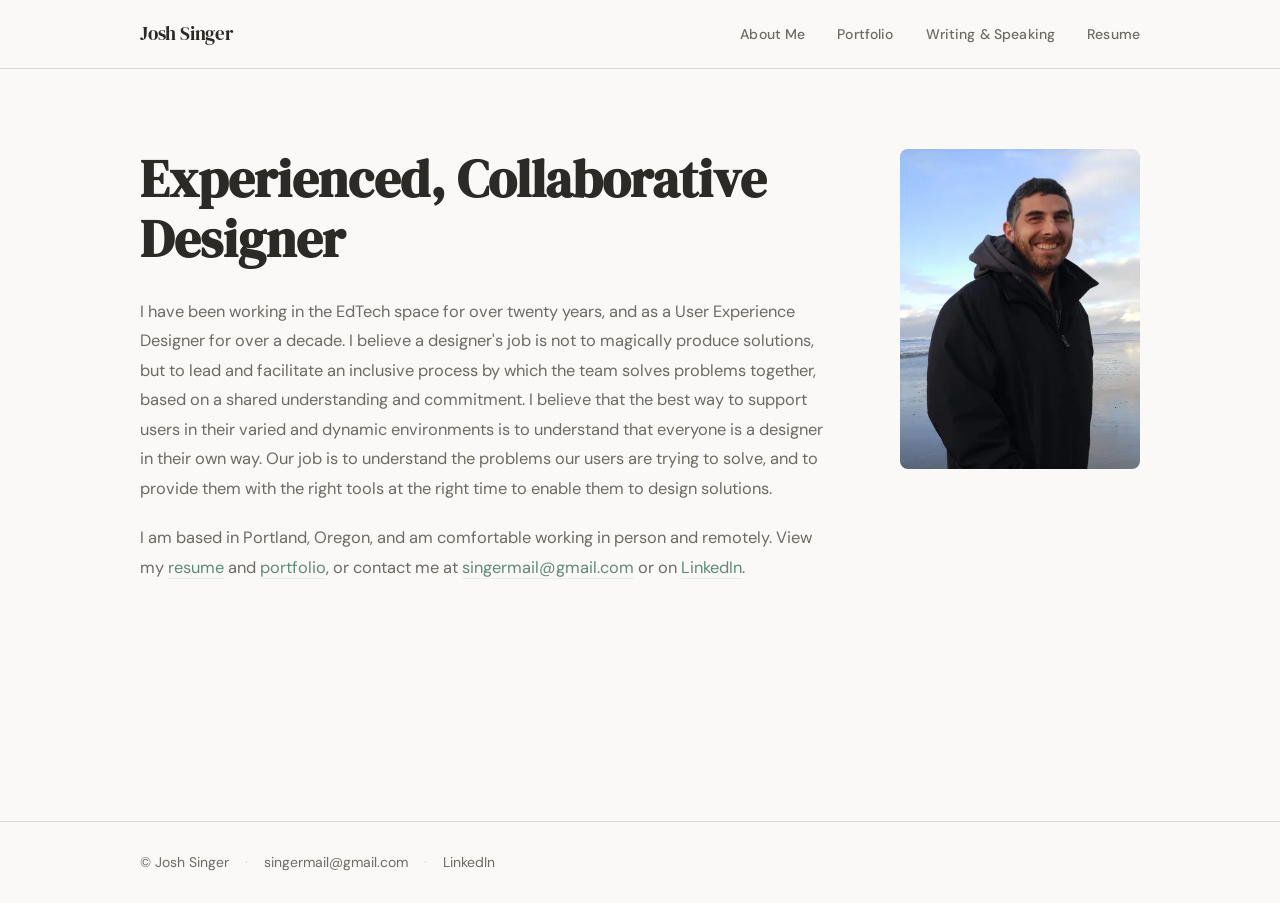
==== index.html @ d0c1902a "Add all real images across site; update Writing & Speaking layout - Replace all placeholder images w" ====
<!DOCTYPE html>
<html lang="en">
<head>
  <meta charset="UTF-8">
  <meta name="viewport" content="width=device-width, initial-scale=1.0">
  <title>Josh Singer — UX Designer</title>
  <link rel="preconnect" href="https://fonts.googleapis.com">
  <link rel="preconnect" href="https://fonts.gstatic.com" crossorigin>
  <link href="https://fonts.googleapis.com/css2?family=DM+Sans:ital,opsz,wght@0,9..40,400;0,9..40,500;0,9..40,600;1,9..40,400&family=DM+Serif+Display&display=swap" rel="stylesheet">
  <link rel="stylesheet" href="style.css">
</head>
<body>

  <nav class="nav">
    <div class="nav-inner">
      <a href="index.html" class="nav-logo">Josh Singer</a>
      <button class="nav-toggle" aria-label="Toggle menu" aria-expanded="false">
        <span></span><span></span><span></span>
      </button>
      <ul class="nav-links">
        <li><a href="index.html">About Me</a></li>
        <li><a href="portfolio.html">Portfolio</a></li>
        <li><a href="writing.html">Writing &amp; Speaking</a></li>
        <li><a href="resume.html">Resume</a></li>
      </ul>
    </div>
  </nav>

  <main>
    <div class="container">
      <div class="home-hero">

        <div class="home-text">
          <h1 class="home-headline">Experienced, Collaborative Designer</h1>
          <div class="home-body">
            <p>I have been working in the EdTech space for over twenty years, and as a User Experience Designer for over a decade. I believe a designer's job is not to magically produce solutions, but to lead and facilitate an inclusive process by which the team solves problems together, based on a shared understanding and commitment. I believe that the best way to support users in their varied and dynamic environments is to understand that everyone is a designer in their own way. Our job is to understand the problems our users are trying to solve, and to provide them with the right tools at the right time to enable them to design solutions.</p>
            <p>I am based in Portland, Oregon, and am comfortable working in person and remotely. View my <a href="resume.html">resume</a> and <a href="portfolio.html">portfolio</a>, or contact me at <a href="mailto:singermail@gmail.com">singermail@gmail.com</a> or on <a href="https://www.linkedin.com/in/josh-singer-ux/" target="_blank" rel="noopener noreferrer">LinkedIn</a>.</p>
          </div>
        </div>

        <img src="images/josh-singer-profile.webp" alt="Josh Singer" class="home-photo">

      </div>
    </div>
  </main>

  <footer class="footer">
    <div class="footer-inner">
      <span>© Josh Singer</span>
      <span class="footer-sep">·</span>
      <a href="mailto:singermail@gmail.com">singermail@gmail.com</a>
      <span class="footer-sep">·</span>
      <a href="https://www.linkedin.com/in/josh-singer-ux/" target="_blank" rel="noopener noreferrer">LinkedIn</a>
    </div>
  </footer>

  <script src="script.js"></script>
</body>
</html>
---- style.css ----
/* Josh Singer Portfolio — style.css */

/* === CSS VARIABLES === */
:root {
  --bg: #faf9f7;
  --bg-alt: #f2ede6;
  --white: #ffffff;
  --text: #2c2a27;
  --text-muted: #6e6a64;
  --accent: #5e8a78;
  --accent-hover: #49705f;
  --accent-light: #e4eeea;
  --border: #e0d8ce;
  --font-body: 'DM Sans', system-ui, -apple-system, sans-serif;
  --font-display: 'DM Serif Display', Georgia, serif;
  --radius: 8px;
  --radius-sm: 4px;
  --max-w: 1080px;
  --nav-h: 68px;
  --t: 0.2s ease;
}

/* === RESET === */
*, *::before, *::after {
  box-sizing: border-box;
  margin: 0;
  padding: 0;
}

html {
  scroll-behavior: smooth;
}

body {
  font-family: var(--font-body);
  font-size: 1rem;
  line-height: 1.75;
  background: var(--bg);
  color: var(--text);
  -webkit-font-smoothing: antialiased;
  -moz-osx-font-smoothing: grayscale;
}

img {
  max-width: 100%;
  display: block;
}

a {
  color: var(--accent);
  text-decoration: none;
  transition: color var(--t);
}

a:hover {
  color: var(--accent-hover);
}

/* === TYPOGRAPHY === */
h1, h2, h3, h4 {
  font-family: var(--font-display);
  line-height: 1.2;
  color: var(--text);
}

p + p {
  margin-top: 1.2em;
}

/* === LAYOUT === */
.container {
  max-width: var(--max-w);
  margin: 0 auto;
  padding: 0 clamp(1.25rem, 5vw, 2.5rem);
}

main {
  padding: clamp(3rem, 8vw, 5rem) 0;
  min-height: calc(100vh - var(--nav-h) - 80px);
}

/* === NAVIGATION === */
.nav {
  position: sticky;
  top: 0;
  z-index: 100;
  background: var(--bg);
  border-bottom: 1px solid var(--border);
}

.nav-inner {
  position: relative;
  max-width: var(--max-w);
  margin: 0 auto;
  padding: 0 clamp(1.25rem, 5vw, 2.5rem);
  height: var(--nav-h);
  display: flex;
  align-items: center;
  justify-content: space-between;
  gap: 1.5rem;
}

.nav-logo {
  font-family: var(--font-display);
  font-size: 1.2rem;
  color: var(--text);
  letter-spacing: -0.01em;
  flex-shrink: 0;
  transition: color var(--t);
}

.nav-logo:hover {
  color: var(--accent);
}

.nav-links {
  display: flex;
  align-items: center;
  gap: 2rem;
  list-style: none;
}

.nav-links a {
  font-size: 0.875rem;
  font-weight: 500;
  color: var(--text-muted);
  letter-spacing: 0.01em;
  white-space: nowrap;
  transition: color var(--t);
  position: relative;
  padding-bottom: 2px;
}

.nav-links a::after {
  content: '';
  position: absolute;
  bottom: -4px;
  left: 0;
  right: 0;
  height: 1.5px;
  background: var(--accent);
  border-radius: 1px;
  transform: scaleX(0);
  transition: transform var(--t);
  transform-origin: left;
}

.nav-links a:hover,
.nav-links a.active {
  color: var(--accent);
}

.nav-links a.active::after {
  transform: scaleX(1);
}

/* === HAMBURGER === */
.nav-toggle {
  display: none;
  flex-direction: column;
  gap: 5px;
  background: none;
  border: none;
  cursor: pointer;
  padding: 6px 4px;
  z-index: 10;
}

.nav-toggle span {
  display: block;
  width: 22px;
  height: 1.5px;
  background: var(--text);
  border-radius: 1px;
  transition: transform var(--t), opacity var(--t);
}

.nav-toggle.open span:nth-child(1) {
  transform: translateY(6.5px) rotate(45deg);
}

.nav-toggle.open span:nth-child(2) {
  opacity: 0;
}

.nav-toggle.open span:nth-child(3) {
  transform: translateY(-6.5px) rotate(-45deg);
}

/* === FOOTER === */
.footer {
  border-top: 1px solid var(--border);
  padding: 1.75rem 0;
  font-size: 0.875rem;
  color: var(--text-muted);
}

.footer-inner {
  max-width: var(--max-w);
  margin: 0 auto;
  padding: 0 clamp(1.25rem, 5vw, 2.5rem);
  display: flex;
  align-items: center;
  gap: 1rem;
  flex-wrap: wrap;
}

.footer a {
  color: var(--text-muted);
}

.footer a:hover {
  color: var(--accent);
}

.footer-sep {
  color: var(--border);
  user-select: none;
}

/* === SHARED PLACEHOLDERS === */
.placeholder-photo,
.placeholder-screenshot {
  background: var(--bg-alt);
  border: 1.5px dashed var(--border);
  border-radius: var(--radius);
  display: flex;
  align-items: center;
  justify-content: center;
  font-size: 0.75rem;
  font-weight: 600;
  color: var(--text-muted);
  letter-spacing: 0.1em;
  text-transform: uppercase;
}

/* === BACK LINK === */
.back-link {
  display: inline-flex;
  align-items: center;
  gap: 0.35em;
  font-size: 0.875rem;
  font-weight: 500;
  color: var(--text-muted);
  margin-bottom: 2.5rem;
  transition: color var(--t);
}

.back-link:hover {
  color: var(--accent);
}

/* === PAGE TITLE BLOCK === */
.page-header {
  margin-bottom: clamp(2rem, 5vw, 3.5rem);
}

.page-header h1 {
  font-size: clamp(2rem, 4.5vw, 2.75rem);
}

/* ================================================
   PAGE: HOME
================================================ */
.home-hero {
  display: grid;
  grid-template-columns: 1fr 240px;
  gap: clamp(2.5rem, 6vw, 5rem);
  align-items: start;
}

.home-headline {
  font-size: clamp(2.25rem, 5vw, 3.25rem);
  line-height: 1.15;
  margin-bottom: 1.75rem;
  color: var(--text);
}

.home-body {
  font-size: 1.025rem;
  color: var(--text-muted);
  line-height: 1.8;
}

.home-body a {
  color: var(--accent);
  border-bottom: 1px solid var(--accent-light);
  transition: color var(--t), border-color var(--t);
}

.home-body a:hover {
  color: var(--accent-hover);
  border-color: var(--accent);
}

.home-photo {
  width: 100%;
  aspect-ratio: 3/4;
  object-fit: cover;
  border-radius: var(--radius);
}

/* ================================================
   PAGE: PORTFOLIO
================================================ */
.portfolio-grid {
  display: grid;
  grid-template-columns: repeat(2, 1fr);
  gap: clamp(1.25rem, 3vw, 2rem);
}

.portfolio-card {
  background: var(--white);
  border: 1px solid var(--border);
  border-radius: var(--radius);
  overflow: hidden;
  transition: box-shadow var(--t), transform var(--t);
  display: flex;
  flex-direction: column;
}

.portfolio-card:hover {
  box-shadow: 0 6px 28px rgba(0, 0, 0, 0.07);
  transform: translateY(-3px);
}

.card-thumb {
  aspect-ratio: 16/9;
  background: var(--bg-alt);
  border-bottom: 1px solid var(--border);
  display: flex;
  align-items: center;
  justify-content: center;
  font-size: 0.7rem;
  font-weight: 600;
  object-fit: cover;
  width: 100%;
  color: var(--text-muted);
  letter-spacing: 0.1em;
  text-transform: uppercase;
}

.card-body {
  padding: 1.5rem;
  flex: 1;
  display: flex;
  flex-direction: column;
}

.card-title {
  font-family: var(--font-display);
  font-size: 1.15rem;
  margin-bottom: 0.6rem;
  line-height: 1.3;
  color: var(--text);
}

.card-desc {
  font-size: 0.875rem;
  color: var(--text-muted);
  line-height: 1.7;
  flex: 1;
  margin-bottom: 1.25rem;
}

.card-link {
  font-size: 0.875rem;
  font-weight: 600;
  color: var(--accent);
  display: inline-flex;
  align-items: center;
  gap: 0.3em;
  transition: gap var(--t);
  align-self: flex-start;
}

.card-link:hover {
  color: var(--accent-hover);
  gap: 0.5em;
}

.card-link::after {
  content: '→';
}

/* ================================================
   PAGE: PORTFOLIO DETAIL
================================================ */
.detail-title {
  font-size: clamp(2rem, 4vw, 2.75rem);
  margin-bottom: 1.5rem;
}

.detail-intro {
  font-size: 1.05rem;
  color: var(--text-muted);
  max-width: 68ch;
  line-height: 1.8;
  margin-bottom: 2.5rem;
}

.detail-screenshot {
  width: 100%;
  aspect-ratio: 16/9;
  margin: 2.5rem 0;
  object-fit: cover;
  border-radius: var(--radius);
  display: block;
}

.detail-screenshots-pair {
  display: grid;
  grid-template-columns: 1fr 1fr;
  gap: 1rem;
  margin: 2.5rem 0;
}

.detail-screenshots-pair img {
  width: 100%;
  aspect-ratio: 16/9;
  object-fit: cover;
  border-radius: var(--radius);
  display: block;
}

.detail-screenshots-trio {
  display: grid;
  grid-template-columns: 1fr 1fr 1fr;
  gap: 1rem;
  margin: 2.5rem 0;
}

.detail-screenshots-trio img {
  width: 100%;
  aspect-ratio: 16/9;
  object-fit: cover;
  border-radius: var(--radius);
  display: block;
}

@media (max-width: 600px) {
  .detail-screenshots-pair {
    grid-template-columns: 1fr;
  }

  .detail-screenshots-trio {
    grid-template-columns: 1fr;
  }
}

@media (min-width: 601px) and (max-width: 768px) {
  .detail-screenshots-trio {
    grid-template-columns: 1fr 1fr;
  }
}

.detail-section {
  max-width: 68ch;
  margin-top: 2rem;
}

.detail-section p {
  color: var(--text-muted);
  line-height: 1.8;
}

.detail-section p + p {
  margin-top: 1.1em;
}

.detail-section-heading {
  font-family: var(--font-display);
  font-size: 1.4rem;
  color: var(--text);
  margin-top: 3rem;
  margin-bottom: 1rem;
  padding-top: 3rem;
  border-top: 1px solid var(--border);
}

/* ================================================
   PAGE: WRITING & SPEAKING
================================================ */
.section-heading {
  font-family: var(--font-display);
  font-size: clamp(1.4rem, 3vw, 1.85rem);
  margin-bottom: 2rem;
  padding-bottom: 0.75rem;
  border-bottom: 1px solid var(--border);
}

.articles-list {
  margin-bottom: 4.5rem;
}

.article-card {
  display: grid;
  grid-template-columns: 90px 1fr;
  gap: 1.5rem;
  align-items: start;
  padding: 1.5rem 0;
  border-bottom: 1px solid var(--border);
}

.article-card:first-child {
  border-top: 1px solid var(--border);
}

.article-thumb {
  width: 90px;
  height: 66px;
  background: var(--bg-alt);
  border-radius: var(--radius-sm);
  display: flex;
  align-items: center;
  justify-content: center;
  flex-shrink: 0;
  overflow: hidden;
}

.article-thumb img {
  width: 100%;
  height: 100%;
  object-fit: cover;
  display: block;
}

.article-pub {
  font-size: 0.75rem;
  font-weight: 600;
  color: var(--accent);
  text-transform: uppercase;
  letter-spacing: 0.08em;
  margin-bottom: 0.25rem;
}

.article-title {
  font-family: var(--font-display);
  font-size: 1.075rem;
  margin-bottom: 0.4rem;
  line-height: 1.3;
  color: var(--text);
}

.article-desc {
  font-size: 0.875rem;
  color: var(--text-muted);
  line-height: 1.65;
  margin-bottom: 0.6rem;
}

.article-links {
  display: flex;
  gap: 1rem;
  flex-wrap: wrap;
}

.article-link {
  font-size: 0.8rem;
  font-weight: 600;
  color: var(--accent);
  transition: color var(--t);
}

.article-link:hover {
  color: var(--accent-hover);
}

.speaking-list {
  display: flex;
  flex-direction: column;
  gap: 1.25rem;
}

.speaking-item {
  display: grid;
  grid-template-columns: 90px 1fr;
  gap: 1.5rem;
  align-items: start;
  padding: 1.5rem 0;
  border-bottom: 1px solid var(--border);
  border-top: 1px solid var(--border);
}

.speaking-date {
  font-size: 0.75rem;
  font-weight: 600;
  color: var(--accent);
  text-transform: uppercase;
  letter-spacing: 0.08em;
  margin-bottom: 0.3rem;
}

.speaking-title {
  font-family: var(--font-display);
  font-size: 1.075rem;
  margin-bottom: 0.3rem;
  color: var(--text);
}

.speaking-org {
  font-size: 0.875rem;
  color: var(--text-muted);
  font-style: italic;
  margin-bottom: 0.5rem;
}

.speaking-desc {
  font-size: 0.875rem;
  color: var(--text-muted);
  line-height: 1.65;
}

/* ================================================
   PAGE: RESUME
================================================ */
.resume-layout {
  max-width: 800px;
}

.resume-section {
  margin-bottom: 3.5rem;
}

.resume-section-title {
  font-family: var(--font-display);
  font-size: 1.6rem;
  margin-bottom: 2rem;
  padding-bottom: 0.6rem;
  border-bottom: 2px solid var(--accent-light);
  color: var(--text);
}

/* Experience */
.job {
  margin-bottom: 2.75rem;
}

.job:last-child {
  margin-bottom: 0;
}

.job-company {
  font-family: var(--font-display);
  font-size: 1.2rem;
  color: var(--text);
  margin-bottom: 0.5rem;
}

.job-role {
  margin-bottom: 0.75rem;
}

.job-title {
  font-size: 0.95rem;
  font-weight: 600;
  color: var(--text);
}

.job-dates {
  font-size: 0.875rem;
  color: var(--accent);
  font-weight: 500;
}

.job-title-row {
  display: flex;
  justify-content: space-between;
  align-items: baseline;
  gap: 1rem;
  flex-wrap: wrap;
}

.job-prev-titles {
  font-size: 0.8rem;
  color: var(--text-muted);
  margin-top: 0.2rem;
  font-style: italic;
}

.job-bullets {
  list-style: none;
  padding: 0;
  margin-top: 1rem;
  display: flex;
  flex-direction: column;
  gap: 0.45rem;
}

.job-bullets li {
  font-size: 0.9rem;
  color: var(--text-muted);
  padding-left: 1.25rem;
  position: relative;
  line-height: 1.65;
}

.job-bullets li::before {
  content: '·';
  position: absolute;
  left: 0.15rem;
  color: var(--accent);
  font-size: 1.2em;
  line-height: 1.4;
}

/* Software */
.software-list {
  display: flex;
  flex-wrap: wrap;
  gap: 0.5rem;
  margin-top: 0.25rem;
}

.software-tag {
  background: var(--bg-alt);
  border: 1px solid var(--border);
  border-radius: 100px;
  padding: 0.3em 0.9em;
  font-size: 0.875rem;
  color: var(--text-muted);
}

/* Education */
.education-item {
  margin-bottom: 0.5rem;
}

.education-degree {
  font-size: 0.95rem;
  font-weight: 600;
  color: var(--text);
}

.education-school {
  font-size: 0.9rem;
  color: var(--text-muted);
}

.education-honor {
  font-size: 0.875rem;
  color: var(--accent);
  font-style: italic;
  margin-top: 0.2rem;
}

/* ================================================
   RESPONSIVE
================================================ */
@media (max-width: 768px) {
  .nav-toggle {
    display: flex;
  }

  .nav-links {
    display: none;
    position: absolute;
    top: var(--nav-h);
    left: 0;
    right: 0;
    background: var(--bg);
    border-bottom: 1px solid var(--border);
    flex-direction: column;
    align-items: flex-start;
    gap: 0;
    padding: 0.5rem 0;
  }

  .nav-links.open {
    display: flex;
  }

  .nav-links li {
    width: 100%;
  }

  .nav-links a {
    display: block;
    padding: 0.75rem clamp(1.25rem, 5vw, 2.5rem);
    width: 100%;
  }

  .nav-links a::after {
    display: none;
  }

  /* Home */
  .home-hero {
    grid-template-columns: 1fr;
    gap: 2rem;
  }

  .home-photo {
    aspect-ratio: 4/3;
    max-width: 220px;
    order: -1;
  }

  /* Portfolio */
  .portfolio-grid {
    grid-template-columns: 1fr;
  }

  /* Writing */
  .article-card {
    grid-template-columns: 1fr;
    gap: 0.75rem;
  }

  .article-thumb {
    width: 100%;
    height: 100px;
  }

  /* Resume */
  .job-title-row {
    flex-direction: column;
    gap: 0.15rem;
  }
}

@media (max-width: 480px) {
  main {
    padding: 2rem 0 3rem;
  }

  .detail-screenshot {
    margin: 1.5rem 0;
  }
}
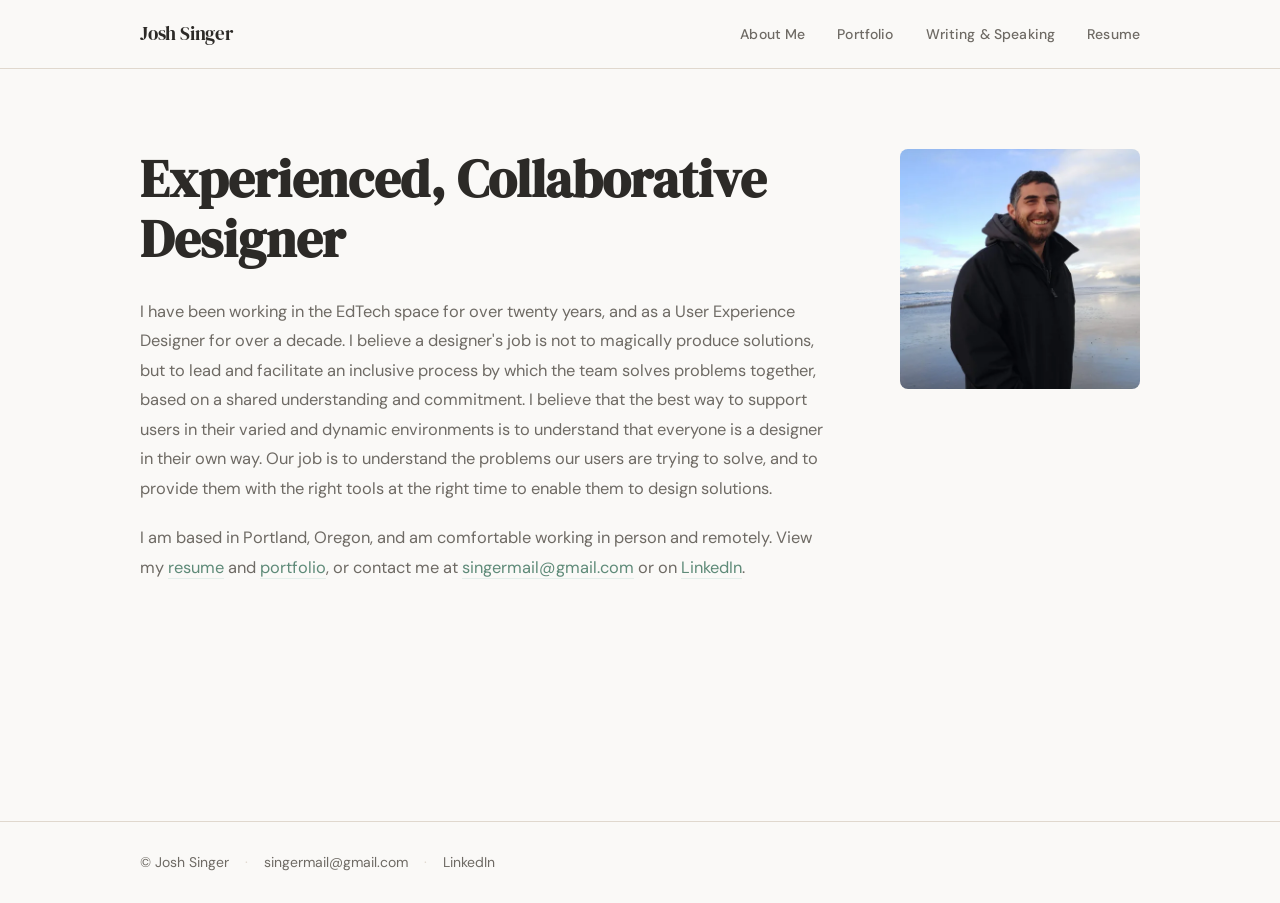
==== commit e229ec88: "Add three-stage responsive layout for home page hero - Desktop: headline+body left, photo right (unc" ====
--- a/index.html
+++ b/index.html
@@ -7,6 +7,7 @@
   <link rel="preconnect" href="https://fonts.googleapis.com">
   <link rel="preconnect" href="https://fonts.gstatic.com" crossorigin>
   <link href="https://fonts.googleapis.com/css2?family=DM+Sans:ital,opsz,wght@0,9..40,400;0,9..40,500;0,9..40,600;1,9..40,400&family=DM+Serif+Display&display=swap" rel="stylesheet">
+  <link rel="icon" type="image/webp" href="favicon.webp">
   <link rel="stylesheet" href="style.css">
 </head>
 <body>
@@ -30,15 +31,16 @@
     <div class="container">
       <div class="home-hero">
 
-        <div class="home-text">
-          <h1 class="home-headline">Experienced, Collaborative Designer</h1>
-          <div class="home-body">
-            <p>I have been working in the EdTech space for over twenty years, and as a User Experience Designer for over a decade. I believe a designer's job is not to magically produce solutions, but to lead and facilitate an inclusive process by which the team solves problems together, based on a shared understanding and commitment. I believe that the best way to support users in their varied and dynamic environments is to understand that everyone is a designer in their own way. Our job is to understand the problems our users are trying to solve, and to provide them with the right tools at the right time to enable them to design solutions.</p>
-            <p>I am based in Portland, Oregon, and am comfortable working in person and remotely. View my <a href="resume.html">resume</a> and <a href="portfolio.html">portfolio</a>, or contact me at <a href="mailto:singermail@gmail.com">singermail@gmail.com</a> or on <a href="https://www.linkedin.com/in/josh-singer-ux/" target="_blank" rel="noopener noreferrer">LinkedIn</a>.</p>
-          </div>
+        <h1 class="home-headline">Experienced, Collaborative Designer</h1>
+
+        <div class="home-photo-wrap">
+          <img src="images/josh-singer-profile.webp" alt="Josh Singer" class="home-photo">
         </div>
 
-        <img src="images/josh-singer-profile.webp" alt="Josh Singer" class="home-photo">
+        <div class="home-body">
+          <p>I have been working in the EdTech space for over twenty years, and as a User Experience Designer for over a decade. I believe a designer's job is not to magically produce solutions, but to lead and facilitate an inclusive process by which the team solves problems together, based on a shared understanding and commitment. I believe that the best way to support users in their varied and dynamic environments is to understand that everyone is a designer in their own way. Our job is to understand the problems our users are trying to solve, and to provide them with the right tools at the right time to enable them to design solutions.</p>
+          <p>I am based in Portland, Oregon, and am comfortable working in person and remotely. View my <a href="resume.html">resume</a> and <a href="portfolio.html">portfolio</a>, or contact me at <a href="mailto:singermail@gmail.com">singermail@gmail.com</a> or on <a href="https://www.linkedin.com/in/josh-singer-ux/" target="_blank" rel="noopener noreferrer">LinkedIn</a>.</p>
+        </div>
 
       </div>
     </div>
--- a/style.css
+++ b/style.css
@@ -265,11 +265,16 @@
 .home-hero {
   display: grid;
   grid-template-columns: 1fr 240px;
-  gap: clamp(2.5rem, 6vw, 5rem);
+  grid-template-areas:
+    "headline photo"
+    "body     photo";
+  column-gap: clamp(2.5rem, 6vw, 5rem);
+  row-gap: 0;
   align-items: start;
 }
 
 .home-headline {
+  grid-area: headline;
   font-size: clamp(2.25rem, 5vw, 3.25rem);
   line-height: 1.15;
   margin-bottom: 1.75rem;
@@ -277,6 +282,7 @@
 }
 
 .home-body {
+  grid-area: body;
   font-size: 1.025rem;
   color: var(--text-muted);
   line-height: 1.8;
@@ -293,11 +299,16 @@
   border-color: var(--accent);
 }
 
+.home-photo-wrap {
+  grid-area: photo;
+  border-radius: var(--radius);
+  overflow: hidden;
+}
+
 .home-photo {
   width: 100%;
-  aspect-ratio: 3/4;
-  object-fit: cover;
-  border-radius: var(--radius);
+  height: auto;
+  display: block;
 }
 
 /* ================================================
@@ -403,8 +414,14 @@
   width: 100%;
   aspect-ratio: 16/9;
   margin: 2.5rem 0;
+  border-radius: var(--radius);
+  overflow: hidden;
+}
+
+.detail-screenshot img {
+  width: 100%;
+  height: 100%;
   object-fit: cover;
-  border-radius: var(--radius);
   display: block;
 }
 
@@ -415,11 +432,16 @@
   margin: 2.5rem 0;
 }
 
-.detail-screenshots-pair img {
+.detail-screenshots-pair .img-wrap {
+  aspect-ratio: 16/9;
+  border-radius: var(--radius);
+  overflow: hidden;
+}
+
+.detail-screenshots-pair .img-wrap img {
   width: 100%;
-  aspect-ratio: 16/9;
+  height: 100%;
   object-fit: cover;
-  border-radius: var(--radius);
   display: block;
 }
 
@@ -430,11 +452,16 @@
   margin: 2.5rem 0;
 }
 
-.detail-screenshots-trio img {
+.detail-screenshots-trio .img-wrap {
+  aspect-ratio: 16/9;
+  border-radius: var(--radius);
+  overflow: hidden;
+}
+
+.detail-screenshots-trio .img-wrap img {
   width: 100%;
-  aspect-ratio: 16/9;
+  height: 100%;
   object-fit: cover;
-  border-radius: var(--radius);
   display: block;
 }
 
@@ -784,16 +811,28 @@
     display: none;
   }
 
-  /* Home */
+  /* Home — medium: photo + headline on same row, body below */
   .home-hero {
-    grid-template-columns: 1fr;
-    gap: 2rem;
+    grid-template-columns: 160px 1fr;
+    grid-template-areas:
+      "photo headline"
+      "body  body";
+    column-gap: 1.5rem;
+    row-gap: 1.25rem;
+  }
+
+  .home-photo-wrap {
+    aspect-ratio: 3/4;
   }
 
   .home-photo {
-    aspect-ratio: 4/3;
-    max-width: 220px;
-    order: -1;
+    height: 100%;
+    object-fit: cover;
+  }
+
+  .home-headline {
+    margin-bottom: 0;
+    align-self: center;
   }
 
   /* Portfolio */
@@ -824,6 +863,24 @@
     padding: 2rem 0 3rem;
   }
 
+  /* Home — narrow: fully stacked with full-width photo */
+  .home-hero {
+    grid-template-columns: 1fr;
+    grid-template-areas:
+      "photo"
+      "headline"
+      "body";
+    gap: 1.25rem;
+  }
+
+  .home-photo-wrap {
+    aspect-ratio: 16/9;
+  }
+
+  .home-headline {
+    margin-bottom: 0;
+  }
+
   .detail-screenshot {
     margin: 1.5rem 0;
   }
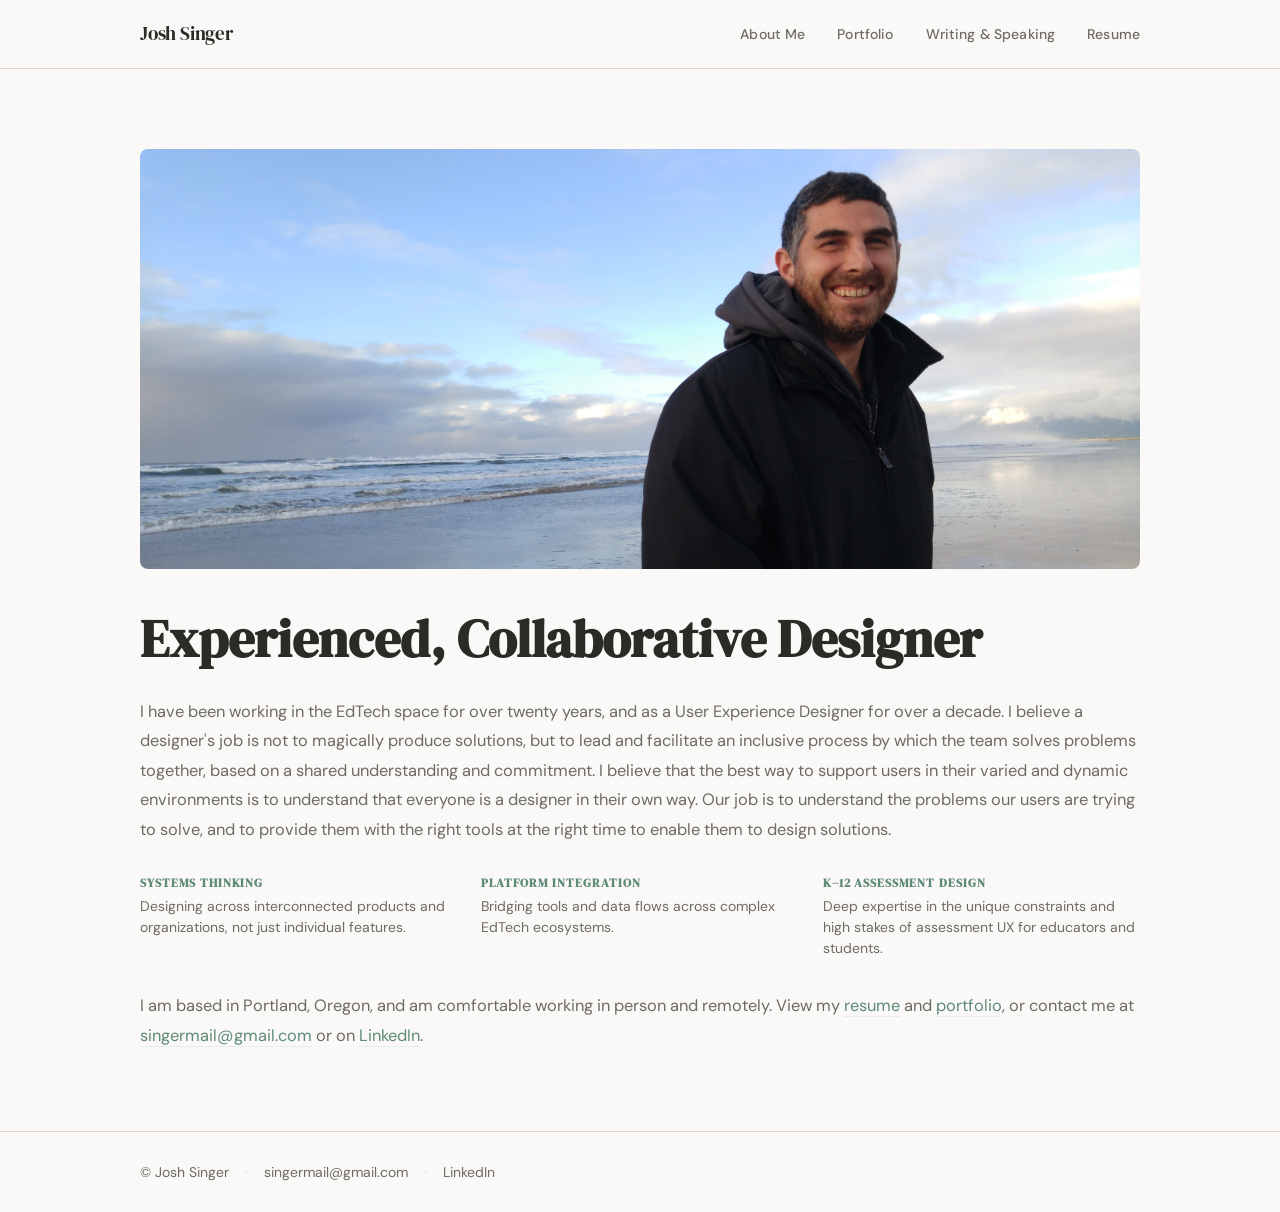
==== commit ba1e79d7: "Redesign home hero: full-width cinematic banner image - Replace portrait photo with landscape hero.j" ====
--- a/index.html
+++ b/index.html
@@ -34,11 +34,26 @@
         <h1 class="home-headline">Experienced, Collaborative Designer</h1>
 
         <div class="home-photo-wrap">
-          <img src="images/josh-singer-profile.webp" alt="Josh Singer" class="home-photo">
+          <img src="images/hero.jpg" alt="Josh Singer" class="home-photo">
         </div>
 
         <div class="home-body">
           <p>I have been working in the EdTech space for over twenty years, and as a User Experience Designer for over a decade. I believe a designer's job is not to magically produce solutions, but to lead and facilitate an inclusive process by which the team solves problems together, based on a shared understanding and commitment. I believe that the best way to support users in their varied and dynamic environments is to understand that everyone is a designer in their own way. Our job is to understand the problems our users are trying to solve, and to provide them with the right tools at the right time to enable them to design solutions.</p>
+          <div class="skills">
+            <div class="skill">
+              <h3>Systems Thinking</h3>
+              <p>Designing across interconnected products and organizations, not just individual features.</p>
+            </div>
+            <div class="skill">
+              <h3>Platform Integration</h3>
+              <p>Bridging tools and data flows across complex EdTech ecosystems.</p>
+            </div>
+            <div class="skill">
+              <h3>K–12 Assessment Design</h3>
+              <p>Deep expertise in the unique constraints and high stakes of assessment UX for educators and students.</p>
+            </div>
+          </div>
+
           <p>I am based in Portland, Oregon, and am comfortable working in person and remotely. View my <a href="resume.html">resume</a> and <a href="portfolio.html">portfolio</a>, or contact me at <a href="mailto:singermail@gmail.com">singermail@gmail.com</a> or on <a href="https://www.linkedin.com/in/josh-singer-ux/" target="_blank" rel="noopener noreferrer">LinkedIn</a>.</p>
         </div>
 
--- a/style.css
+++ b/style.css
@@ -264,13 +264,11 @@
 ================================================ */
 .home-hero {
   display: grid;
-  grid-template-columns: 1fr 240px;
+  grid-template-columns: 1fr;
   grid-template-areas:
-    "headline photo"
-    "body     photo";
-  column-gap: clamp(2.5rem, 6vw, 5rem);
-  row-gap: 0;
-  align-items: start;
+    "photo"
+    "headline"
+    "body";
 }
 
 .home-headline {
@@ -301,14 +299,42 @@
 
 .home-photo-wrap {
   grid-area: photo;
+  width: 100%;
+  height: 420px;
+  overflow: hidden;
   border-radius: var(--radius);
-  overflow: hidden;
+  margin-bottom: 2.5rem;
 }
 
 .home-photo {
   width: 100%;
-  height: auto;
+  height: 100%;
+  object-fit: cover;
+  object-position: center 20%;
   display: block;
+}
+
+.skills {
+  display: grid;
+  grid-template-columns: repeat(3, 1fr);
+  gap: 1.5rem;
+  margin: 2rem 0;
+}
+
+.skill h3 {
+  font-size: 0.75rem;
+  font-weight: 600;
+  text-transform: uppercase;
+  letter-spacing: 0.08em;
+  color: var(--accent);
+  margin-bottom: 0.35rem;
+}
+
+.skill p {
+  font-size: 0.875rem;
+  color: var(--text-muted);
+  line-height: 1.5;
+  margin: 0;
 }
 
 /* ================================================
@@ -466,6 +492,10 @@
 }
 
 @media (max-width: 600px) {
+  .skills {
+    grid-template-columns: 1fr;
+  }
+
   .detail-screenshots-pair {
     grid-template-columns: 1fr;
   }
@@ -811,59 +841,7 @@
     display: none;
   }
 
-  /* Home — medium: photo + headline on same row, body below */
-  .home-hero {
-    grid-template-columns: 160px 1fr;
-    grid-template-areas:
-      "photo headline"
-      "body  body";
-    column-gap: 1.5rem;
-    row-gap: 1.25rem;
-  }
-
-  .home-photo-wrap {
-    aspect-ratio: 3/4;
-  }
-
-  .home-photo {
-    height: 100%;
-    object-fit: cover;
-  }
-
-  .home-headline {
-    margin-bottom: 0;
-    align-self: center;
-  }
-
-  /* Portfolio */
-  .portfolio-grid {
-    grid-template-columns: 1fr;
-  }
-
-  /* Writing */
-  .article-card {
-    grid-template-columns: 1fr;
-    gap: 0.75rem;
-  }
-
-  .article-thumb {
-    width: 100%;
-    height: 100px;
-  }
-
-  /* Resume */
-  .job-title-row {
-    flex-direction: column;
-    gap: 0.15rem;
-  }
-}
-
-@media (max-width: 480px) {
-  main {
-    padding: 2rem 0 3rem;
-  }
-
-  /* Home — narrow: fully stacked with full-width photo */
+  /* Home — mobile */
   .home-hero {
     grid-template-columns: 1fr;
     grid-template-areas:
@@ -874,13 +852,58 @@
   }
 
   .home-photo-wrap {
-    aspect-ratio: 16/9;
+    width: 100%;
+    height: 260px;
+    aspect-ratio: unset;
+    justify-self: unset;
+    margin-bottom: 0;
+  }
+
+  .home-photo {
+    object-position: center 15%;
   }
 
   .home-headline {
     margin-bottom: 0;
   }
 
+  .home-photo {
+    height: 100%;
+    object-fit: cover;
+  }
+
+  .home-headline {
+    margin-bottom: 0;
+  }
+
+  /* Portfolio */
+  .portfolio-grid {
+    grid-template-columns: 1fr;
+  }
+
+  /* Writing */
+  .article-card {
+    grid-template-columns: 1fr;
+    gap: 0.75rem;
+  }
+
+  .article-thumb {
+    width: 100%;
+    height: 100px;
+  }
+
+  /* Resume */
+  .job-title-row {
+    flex-direction: column;
+    gap: 0.15rem;
+  }
+}
+
+@media (max-width: 480px) {
+  main {
+    padding: 2rem 0 3rem;
+  }
+
   .detail-screenshot {
     margin: 1.5rem 0;
   }
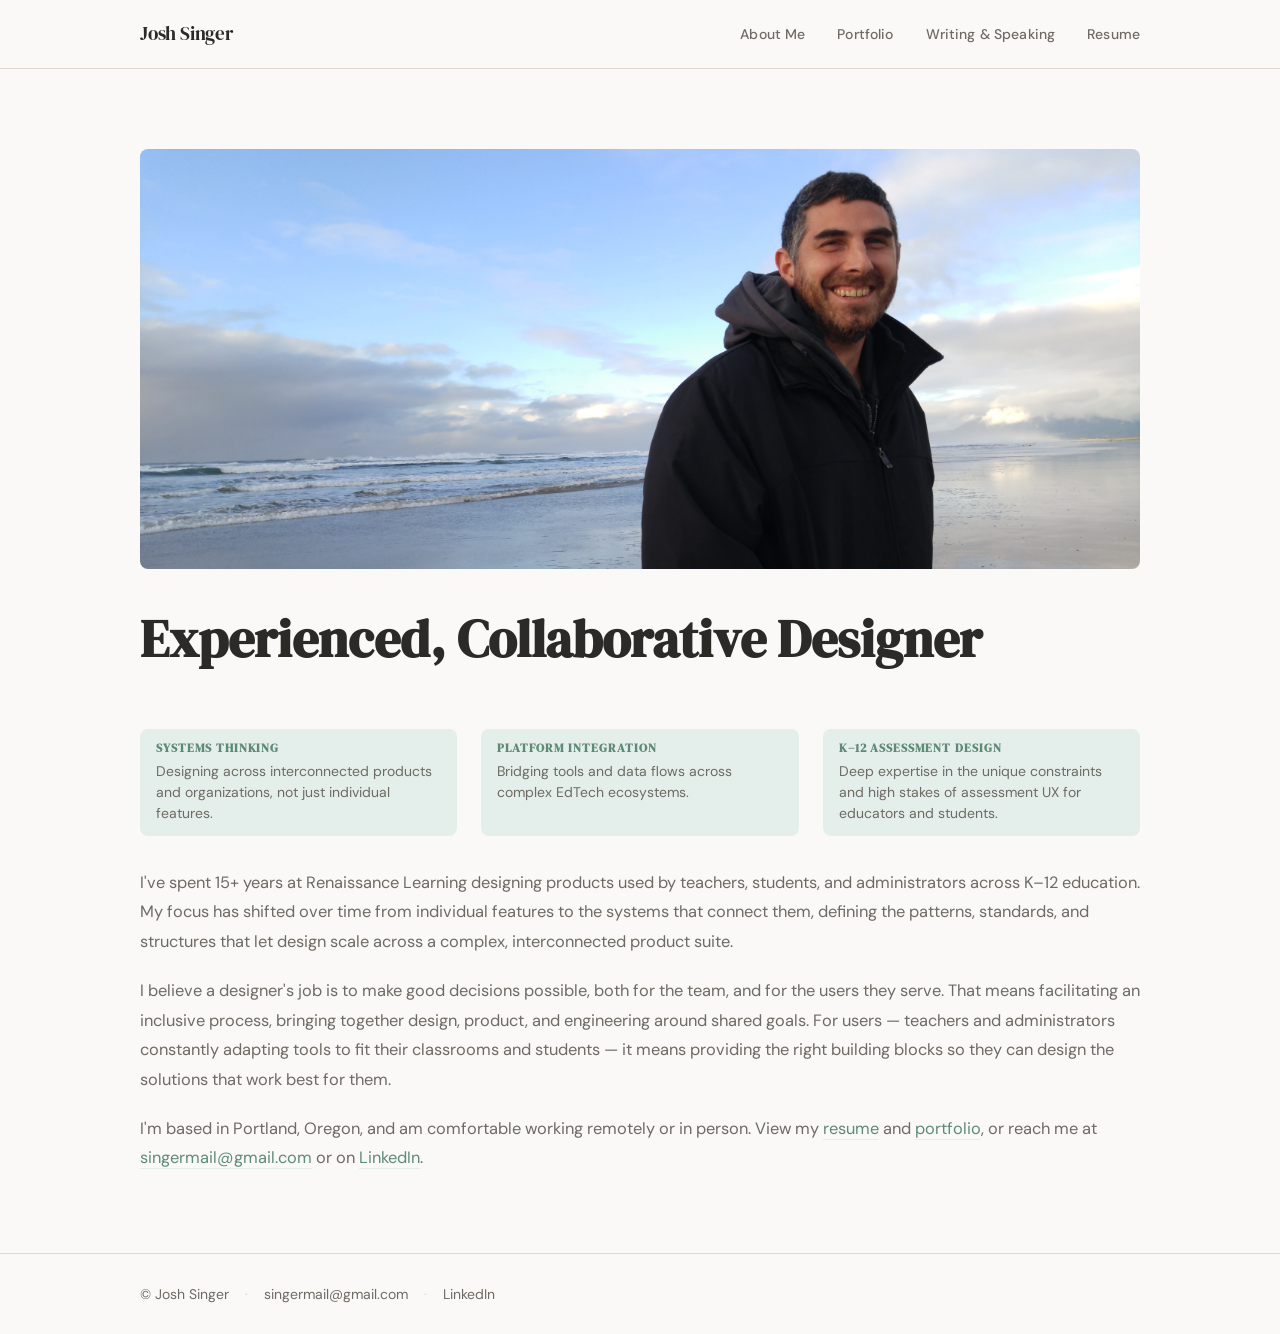
==== commit 29c71471: "Rewrite About Me page content and structure Co-Authored-By: Claude Sonnet 4.6 <noreply@anthropic.com" ====
--- a/index.html
+++ b/index.html
@@ -38,7 +38,6 @@
         </div>
 
         <div class="home-body">
-          <p>I have been working in the EdTech space for over twenty years, and as a User Experience Designer for over a decade. I believe a designer's job is not to magically produce solutions, but to lead and facilitate an inclusive process by which the team solves problems together, based on a shared understanding and commitment. I believe that the best way to support users in their varied and dynamic environments is to understand that everyone is a designer in their own way. Our job is to understand the problems our users are trying to solve, and to provide them with the right tools at the right time to enable them to design solutions.</p>
           <div class="skills">
             <div class="skill">
               <h3>Systems Thinking</h3>
@@ -54,7 +53,11 @@
             </div>
           </div>
 
-          <p>I am based in Portland, Oregon, and am comfortable working in person and remotely. View my <a href="resume.html">resume</a> and <a href="portfolio.html">portfolio</a>, or contact me at <a href="mailto:singermail@gmail.com">singermail@gmail.com</a> or on <a href="https://www.linkedin.com/in/josh-singer-ux/" target="_blank" rel="noopener noreferrer">LinkedIn</a>.</p>
+          <p>I've spent 15+ years at Renaissance Learning designing products used by teachers, students, and administrators across K–12 education. My focus has shifted over time from individual features to the systems that connect them,  defining the patterns, standards, and structures that let design scale across a complex, interconnected product suite.</p>
+
+          <p>I believe a designer's job is to make good decisions possible, both for the team, and for the users they serve. That means facilitating an inclusive process, bringing together design, product, and engineering around shared goals. For users — teachers and administrators constantly adapting tools to fit their classrooms and students — it means providing the right building blocks so they can design the solutions that work best for them.</p>
+
+          <p>I'm based in Portland, Oregon, and am comfortable working remotely or in person. View my <a href="resume.html">resume</a> and <a href="portfolio.html">portfolio</a>, or reach me at <a href="mailto:singermail@gmail.com">singermail@gmail.com</a> or on <a href="https://www.linkedin.com/in/josh-singer-ux/" target="_blank" rel="noopener noreferrer">LinkedIn</a>.</p>
         </div>
 
       </div>
--- a/style.css
+++ b/style.css
@@ -321,6 +321,12 @@
   margin: 2rem 0;
 }
 
+.skill {
+  background: var(--accent-light);
+  border-radius: var(--radius);
+  padding: 0.75rem 1rem;
+}
+
 .skill h3 {
   font-size: 0.75rem;
   font-weight: 600;
@@ -362,7 +368,7 @@
 }
 
 .card-thumb {
-  aspect-ratio: 16/9;
+  aspect-ratio: 4/3;
   background: var(--bg-alt);
   border-bottom: 1px solid var(--border);
   display: flex;
@@ -428,17 +434,16 @@
   margin-bottom: 1.5rem;
 }
 
-.detail-intro {
-  font-size: 1.05rem;
-  color: var(--text-muted);
-  max-width: 68ch;
-  line-height: 1.8;
-  margin-bottom: 2.5rem;
+.detail-screenshot.detail-screenshot--intro {
+  float: right;
+  width: 45%;
+  margin: 0 0 1.5rem 2.5rem;
+  overflow: hidden;
+  border-radius: var(--radius);
 }
 
 .detail-screenshot {
   width: 100%;
-  aspect-ratio: 16/9;
   margin: 2.5rem 0;
   border-radius: var(--radius);
   overflow: hidden;
@@ -446,10 +451,11 @@
 
 .detail-screenshot img {
   width: 100%;
-  height: 100%;
-  object-fit: cover;
+  max-width: 100%;
+  height: auto;
   display: block;
 }
+
 
 .detail-screenshots-pair {
   display: grid;
@@ -459,15 +465,13 @@
 }
 
 .detail-screenshots-pair .img-wrap {
-  aspect-ratio: 16/9;
   border-radius: var(--radius);
   overflow: hidden;
 }
 
 .detail-screenshots-pair .img-wrap img {
   width: 100%;
-  height: 100%;
-  object-fit: cover;
+  height: auto;
   display: block;
 }
 
@@ -479,15 +483,13 @@
 }
 
 .detail-screenshots-trio .img-wrap {
-  aspect-ratio: 16/9;
   border-radius: var(--radius);
   overflow: hidden;
 }
 
 .detail-screenshots-trio .img-wrap img {
   width: 100%;
-  height: 100%;
-  object-fit: cover;
+  height: auto;
   display: block;
 }
 
@@ -512,7 +514,6 @@
 }
 
 .detail-section {
-  max-width: 68ch;
   margin-top: 2rem;
 }
 
@@ -804,7 +805,16 @@
 /* ================================================
    RESPONSIVE
 ================================================ */
+@media (max-width: 900px) {
+  .detail-screenshot.detail-screenshot--intro {
+    float: none;
+    width: 100%;
+    margin: 0 0 1.5rem 0;
+  }
+}
+
 @media (max-width: 768px) {
+
   .nav-toggle {
     display: flex;
   }
